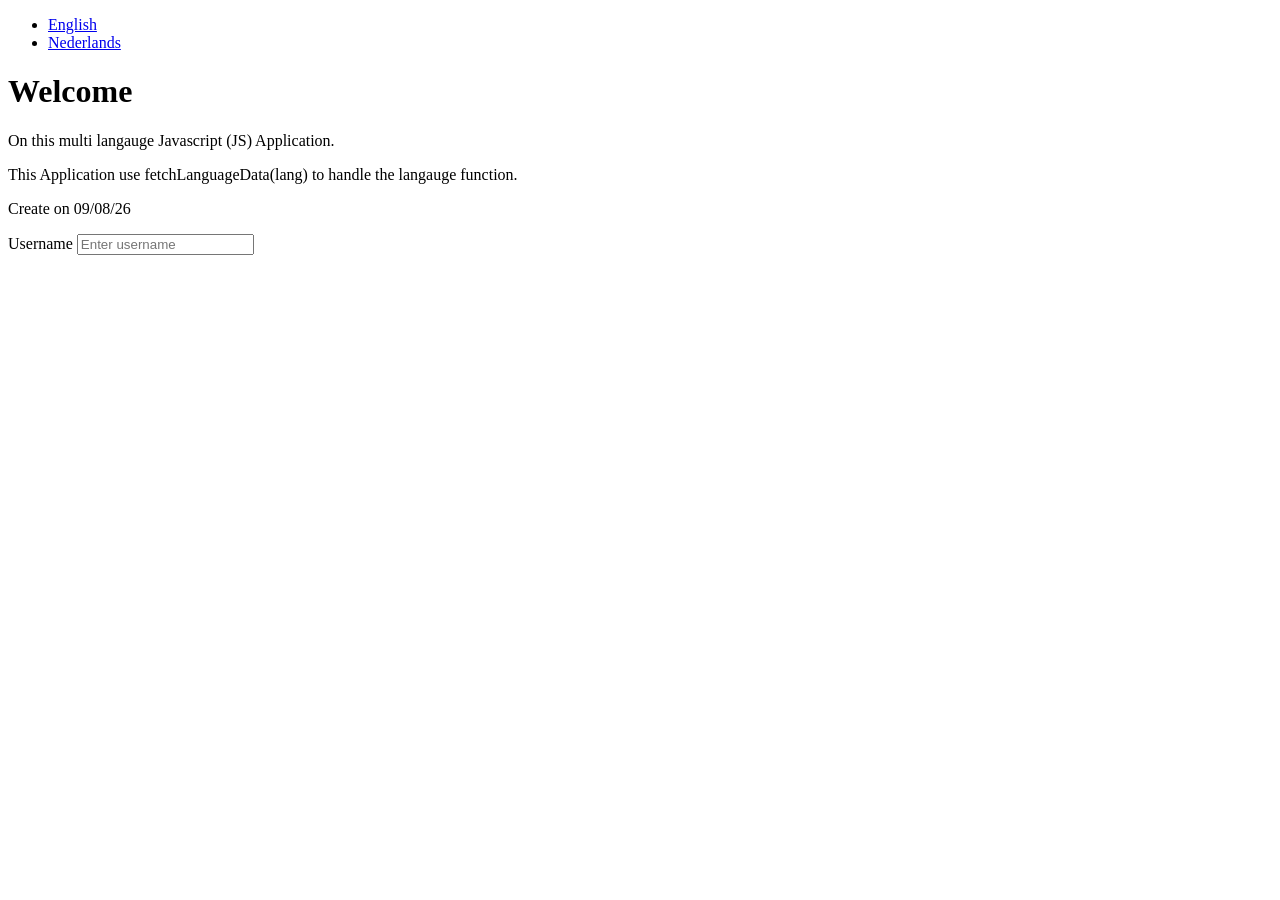
==== public/index.html @ 48128a74 "Add files via upload" ====
<!DOCTYPE html>
<html lang="en">
<head>
    <meta charset="UTF-8">
    <meta name="viewport" content="width=device-width, initial-scale=1.0">
    <title data-i18n="langTitle"></title>

    <script src="language.js"></script>
    <script>
    // Apply direction immediately to prevent layout jump on load
    const savedLang = localStorage.getItem('language') || 'en';
    document.documentElement.dir = (savedLang === 'ar') ? 'rtl' : 'ltr';
    document.documentElement.lang = savedLang;
    </script>

</head>
<body>
    
<!-- Language Selector Links -->
    <nav>
        <ul>
            <li>
                <a href="#" class="mobile-action lang-btn" id="lang-en" data-type="language" data-value="en">English</a>
            </li>
            <li>
                <a href="#" class="mobile-action lang-btn" id="lang-nl" data-type="language" data-value="nl">Nederlands</a>
            </li>
        </ul>
    </nav>

    <!-- Translatable Content Examples -->
    <main>
        <!-- Standard text elements: data-i18n matches JSON keys -->
        <h1 data-i18n="welcome_title">Welcome</h1>
        <p data-i18n="home_description">This is the homepage content.</p>
        <p data-i18n="app-decs"></p>
        <p data-i18n="date"></p>

        <!-- Form fields: placeholders and labels -->
        <form>
            <label for="username" data-i18n="username_label">Username</label>
            <input type="text" id="username" data-i18n="username_placeholder" placeholder="Enter username">
        </form>
    </main>
</body>
</html>
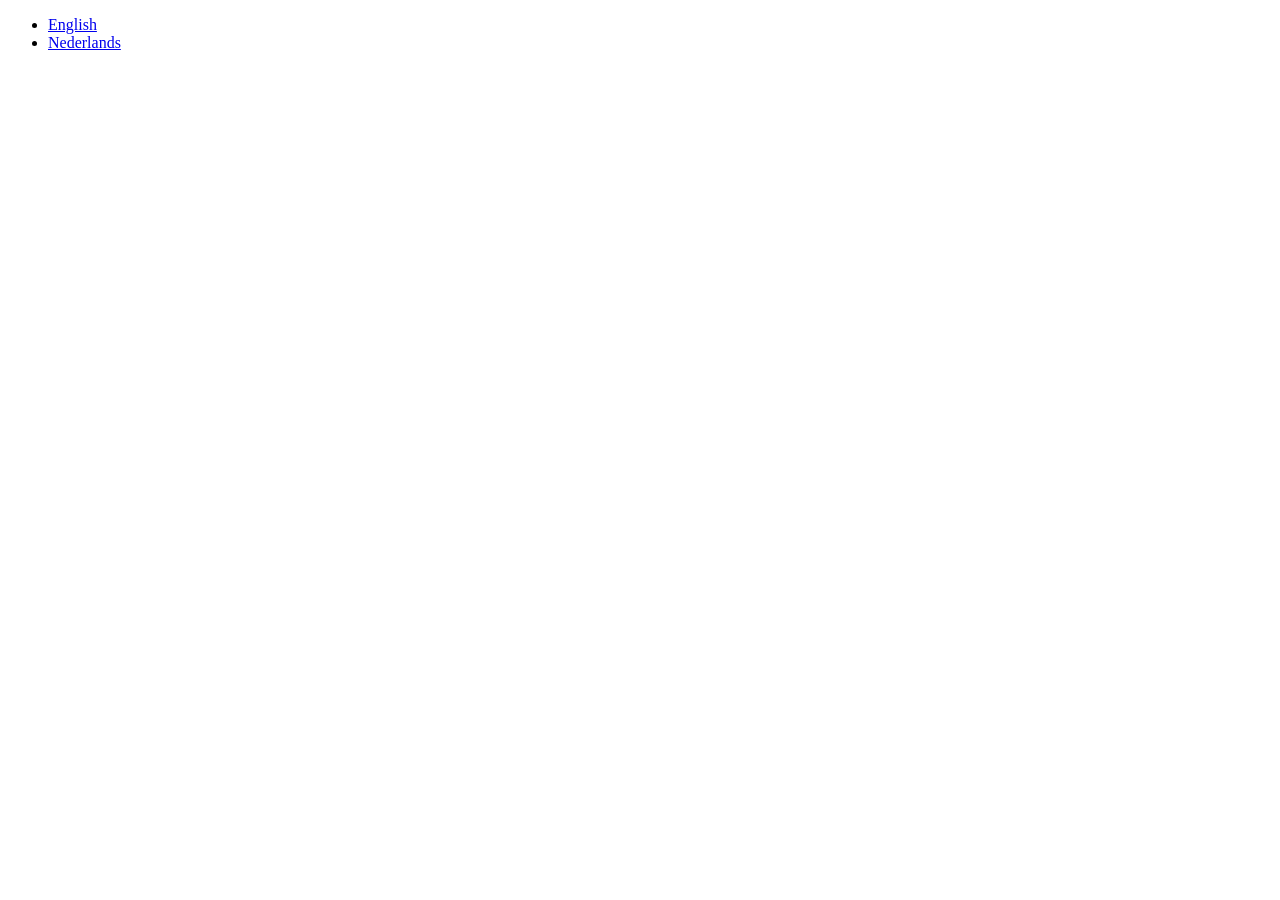
==== commit 26a8a18f: "Add files via upload" ====
--- a/public/index.html
+++ b/public/index.html
@@ -3,9 +3,9 @@
 <head>
     <meta charset="UTF-8">
     <meta name="viewport" content="width=device-width, initial-scale=1.0">
-    <title data-i18n="langTitle"></title>
+    <title data-i18n="Title"></title>
 
-    <script src="language.js"></script>
+    <script src="language.js" defer></script>
     <script>
     // Apply direction immediately to prevent layout jump on load
     const savedLang = localStorage.getItem('language') || 'en';
@@ -31,16 +31,11 @@
     <!-- Translatable Content Examples -->
     <main>
         <!-- Standard text elements: data-i18n matches JSON keys -->
-        <h1 data-i18n="welcome_title">Welcome</h1>
-        <p data-i18n="home_description">This is the homepage content.</p>
+        <h1 data-i18n="welcome_title"></h1>
+        <p data-i18n="home_description"></p>
         <p data-i18n="app-decs"></p>
         <p data-i18n="date"></p>
 
-        <!-- Form fields: placeholders and labels -->
-        <form>
-            <label for="username" data-i18n="username_label">Username</label>
-            <input type="text" id="username" data-i18n="username_placeholder" placeholder="Enter username">
-        </form>
     </main>
 </body>
 </html>
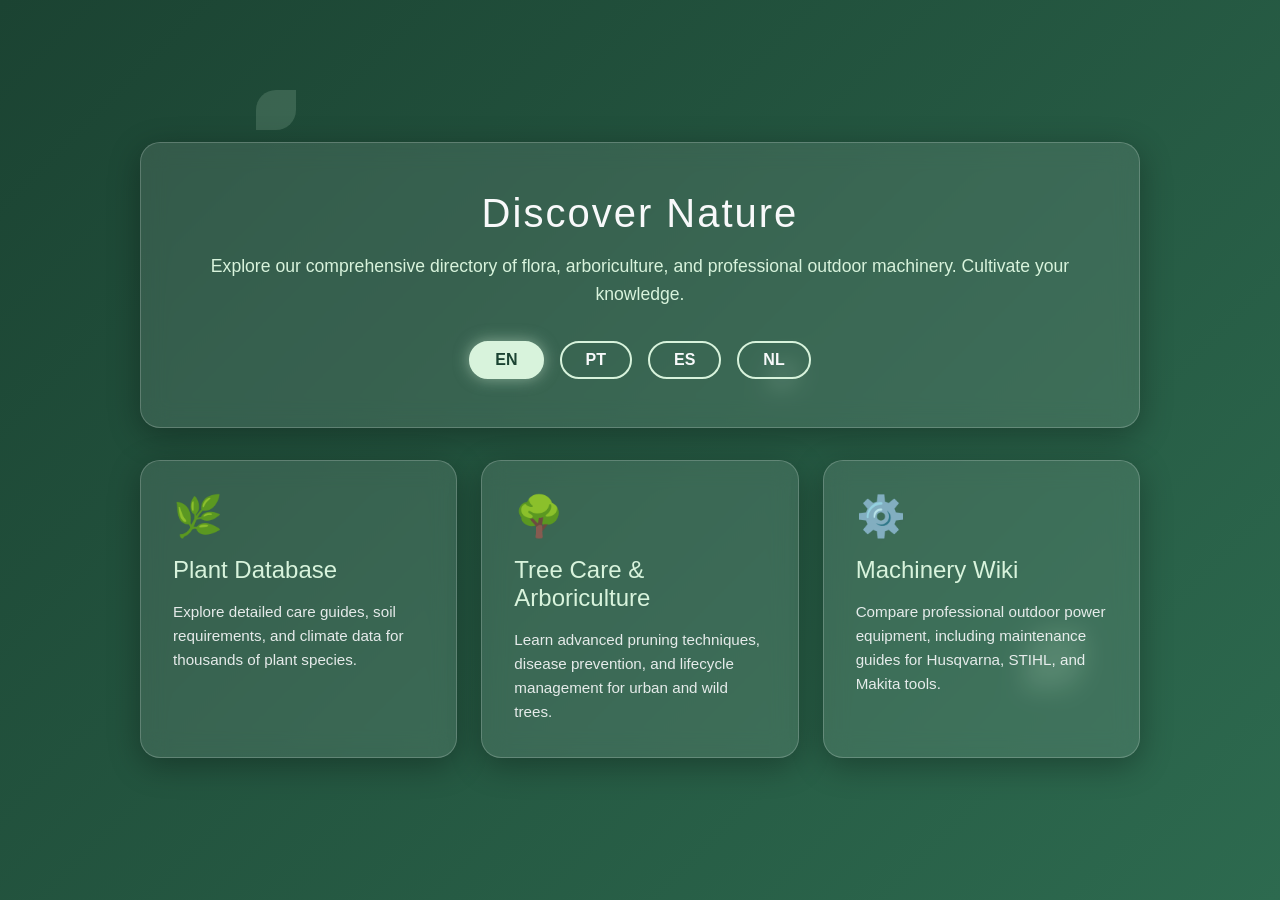
==== commit 70bf17ab: "Add files via upload" ====
--- a/public/index.html
+++ b/public/index.html
@@ -3,9 +3,12 @@
 <head>
     <meta charset="UTF-8">
     <meta name="viewport" content="width=device-width, initial-scale=1.0">
-    <title data-i18n="Title"></title>
+    <title data-i18n="Title">Botaniq | Green Directory</title>
 
-    <script src="language.js" defer></script>
+    <link rel="stylesheet" href="css/home.css">
+
+    <script src="js/language.js" defer></script>
+    <script src="js/app.js"></script>
     <script>
     // Apply direction immediately to prevent layout jump on load
     const savedLang = localStorage.getItem('language') || 'en';
@@ -16,26 +19,49 @@
 </head>
 <body>
     
-<!-- Language Selector Links -->
-    <nav>
-        <ul>
-            <li>
-                <a href="#" class="mobile-action lang-btn" id="lang-en" data-type="language" data-value="en">English</a>
-            </li>
-            <li>
-                <a href="#" class="mobile-action lang-btn" id="lang-nl" data-type="language" data-value="nl">Nederlands</a>
-            </li>
-        </ul>
-    </nav>
+<!-- CSS Particles -->
+    <div class="leaf"></div>
+    <div class="leaf"></div>
+    <div class="leaf"></div>
 
-    <!-- Translatable Content Examples -->
-    <main>
-        <!-- Standard text elements: data-i18n matches JSON keys -->
-        <h1 data-i18n="welcome_title"></h1>
-        <p data-i18n="home_description"></p>
-        <p data-i18n="app-decs"></p>
-        <p data-i18n="date"></p>
+    <!-- Main Content Area -->
+    <div class="dashboard-container" id="dynamic-content">
+        
+        <!-- Header Hero Card -->
+        <div class="card hero-card">
+            <h1 data-i18n="welcome_title">Loading...</h1>
+            <p data-i18n="home_description">Please wait while we load the directory.</p>
+            
+            <nav class="lang-controls">
+                <a href="#" class="lang-btn active" id="lang-en" onclick="switchLanguage('en', event)">EN</a>
+                <a href="#" class="lang-btn" id="lang-pt" onclick="switchLanguage('pt', event)">PT</a>
+                <a href="#" class="lang-btn" id="lang-es" onclick="switchLanguage('es', event)">ES</a>
+                <a href="#" class="lang-btn" id="lang-nl" onclick="switchLanguage('nl', event)">NL</a>
+            </nav>
+        </div>
 
-    </main>
+        <!-- Expanded Card Grid -->
+        <div class="card-grid">
+            <div class="card sub-card">
+                <div class="card-icon">🌿</div>
+                <h2 data-i18n="card1_title"></h2>
+                <p data-i18n="card1_desc"></p>
+            </div>
+            
+            <div class="card sub-card">
+                <div class="card-icon">🌳</div>
+                <h2 data-i18n="card2_title"></h2>
+                <p data-i18n="card2_desc"></p>
+            </div>
+
+            <div class="card sub-card">
+                <div class="card-icon">⚙️</div>
+                <h2 data-i18n="card3_title"></h2>
+                <p data-i18n="card3_desc"></p>
+            </div>
+        </div>
+
+    </div>
+
 </body>
 </html>
--- a/public/css/home.css
+++ b/public/css/home.css
@@ -0,0 +1,172 @@
+/* --- CSS3 Variables & Reset --- */
+:root {
+    --primary: #2d6a4f;
+    --secondary: #1b4332;
+    --accent: #d8f3dc;
+    --text-light: #f8f9fa;
+    --glass-bg: rgba(255, 255, 255, 0.1);
+}
+
+* {
+    margin: 0;
+    padding: 0;
+    box-sizing: border-box;
+    font-family: 'Segoe UI', Tahoma, Geneva, Verdana, sans-serif;
+}
+
+/* --- Animated Background --- */
+body {
+    background: linear-gradient(135deg, var(--secondary) 0%, var(--primary) 100%);
+    color: var(--text-light);
+    min-height: 100vh;
+    display: flex;
+    flex-direction: column;
+    align-items: center;
+    justify-content: center;
+    overflow-x: hidden;
+    position: relative;
+    padding: 2rem;
+}
+
+/* Floating CSS Particles */
+.leaf {
+    position: absolute;
+    background: rgba(216, 243, 220, 0.15);
+    border-radius: 50% 0 50% 0;
+    animation: float 15s infinite linear;
+    z-index: 0;
+}
+.leaf:nth-child(1) { width: 40px; height: 40px; top: 10%; left: 20%; animation-duration: 20s; }
+.leaf:nth-child(2) { width: 60px; height: 60px; top: 70%; left: 80%; animation-duration: 25s; }
+.leaf:nth-child(3) { width: 30px; height: 30px; top: 40%; left: 60%; animation-duration: 18s; }
+
+@keyframes float {
+    0% { transform: translateY(0) rotate(0deg); opacity: 0; }
+    50% { opacity: 1; }
+    100% { transform: translateY(-100vh) rotate(360deg); opacity: 0; }
+}
+
+/* --- Layout Containers --- */
+.dashboard-container {
+    width: 100%;
+    max-width: 1000px;
+    z-index: 1;
+    display: flex;
+    flex-direction: column;
+    gap: 2rem;
+}
+
+.card-grid {
+    display: grid;
+    grid-template-columns: repeat(auto-fit, minmax(280px, 1fr));
+    gap: 1.5rem;
+}
+
+/* --- Glassmorphism Cards --- */
+.card {
+    background: var(--glass-bg);
+    backdrop-filter: blur(12px);
+    -webkit-backdrop-filter: blur(12px);
+    border: 1px solid rgba(255, 255, 255, 0.2);
+    border-radius: 20px;
+    padding: 2rem;
+    box-shadow: 0 8px 32px rgba(0, 0, 0, 0.3);
+}
+
+.hero-card {
+    text-align: center;
+    padding: 3rem;
+    animation: fadeUp 1s cubic-bezier(0.2, 0.8, 0.2, 1);
+}
+
+.sub-card {
+    animation: fadeUp 1.2s cubic-bezier(0.2, 0.8, 0.2, 1) both;
+    transition: transform 0.3s ease;
+}
+
+.sub-card:nth-child(2) { animation-delay: 0.1s; }
+.sub-card:nth-child(3) { animation-delay: 0.2s; }
+
+.sub-card:hover {
+    transform: translateY(-5px);
+    background: rgba(255, 255, 255, 0.15);
+}
+
+@keyframes fadeUp {
+    from { opacity: 0; transform: translateY(40px); }
+    to { opacity: 1; transform: translateY(0); }
+}
+
+/* --- Typography & Elements --- */
+h1 {
+    font-size: 2.5rem;
+    margin-bottom: 1rem;
+    font-weight: 300;
+    letter-spacing: 2px;
+}
+
+h2 {
+    font-size: 1.5rem;
+    margin-bottom: 1rem;
+    font-weight: 400;
+    color: var(--accent);
+}
+
+p {
+    font-size: 1.1rem;
+    line-height: 1.6;
+    margin-bottom: 2rem;
+    color: var(--accent);
+}
+
+.sub-card p {
+    font-size: 0.95rem;
+    margin-bottom: 0;
+    color: var(--text-light);
+    opacity: 0.9;
+}
+
+.card-icon {
+    font-size: 2.5rem;
+    margin-bottom: 1rem;
+}
+
+/* Content Transition Class */
+.content-fade {
+    animation: textSwap 0.5s ease-in-out forwards;
+}
+
+@keyframes textSwap {
+    0% { opacity: 0; transform: scale(0.98); }
+    100% { opacity: 1; transform: scale(1); }
+}
+
+/* --- Language Controls --- */
+.lang-controls {
+    display: flex;
+    gap: 1rem;
+    justify-content: center;
+}
+
+.lang-btn {
+    background: transparent;
+    color: var(--text-light);
+    border: 2px solid var(--accent);
+    padding: 0.5rem 1.5rem;
+    border-radius: 30px;
+    cursor: pointer;
+    font-weight: bold;
+    transition: all 0.3s ease;
+    text-decoration: none;
+}
+
+.lang-btn:hover {
+    background: rgba(216, 243, 220, 0.1);
+    transform: translateY(-2px);
+}
+
+.lang-btn.active {
+    background: var(--accent);
+    color: var(--secondary);
+    box-shadow: 0 0 15px rgba(216, 243, 220, 0.5);
+}
